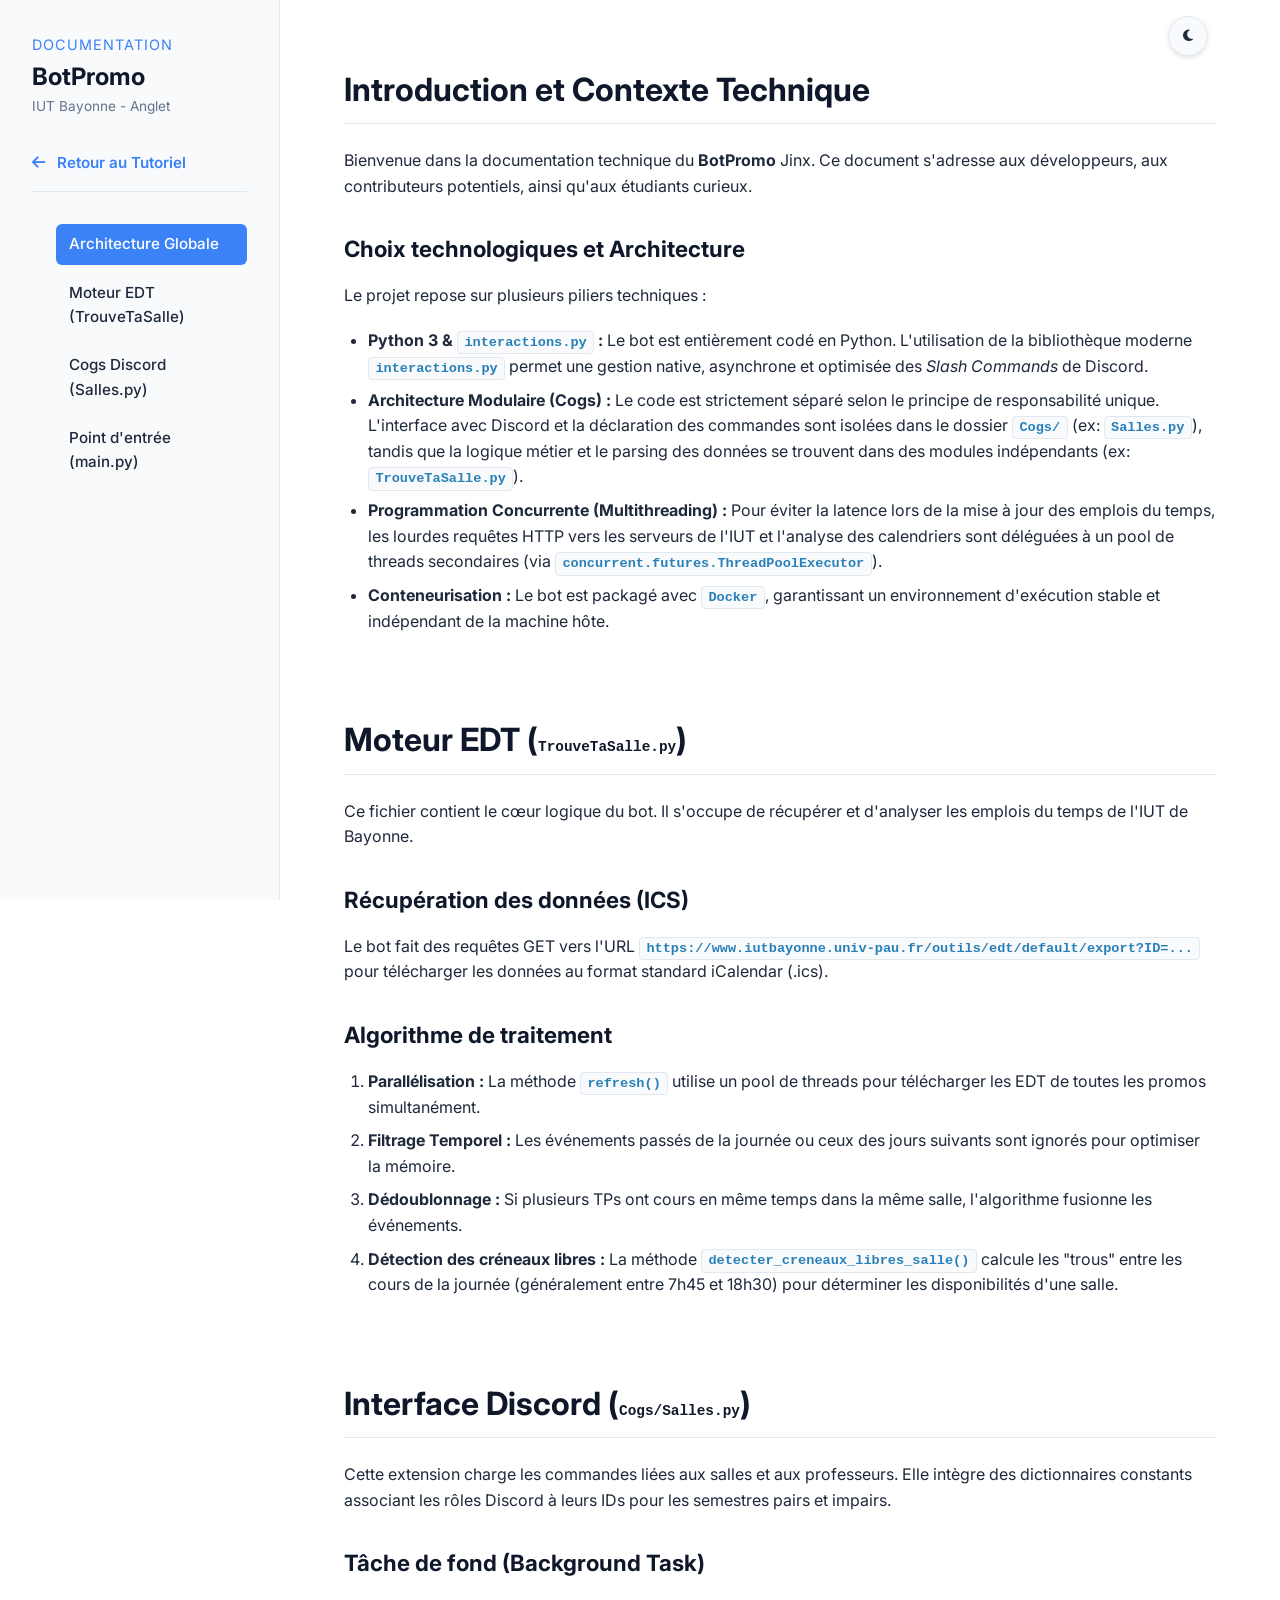
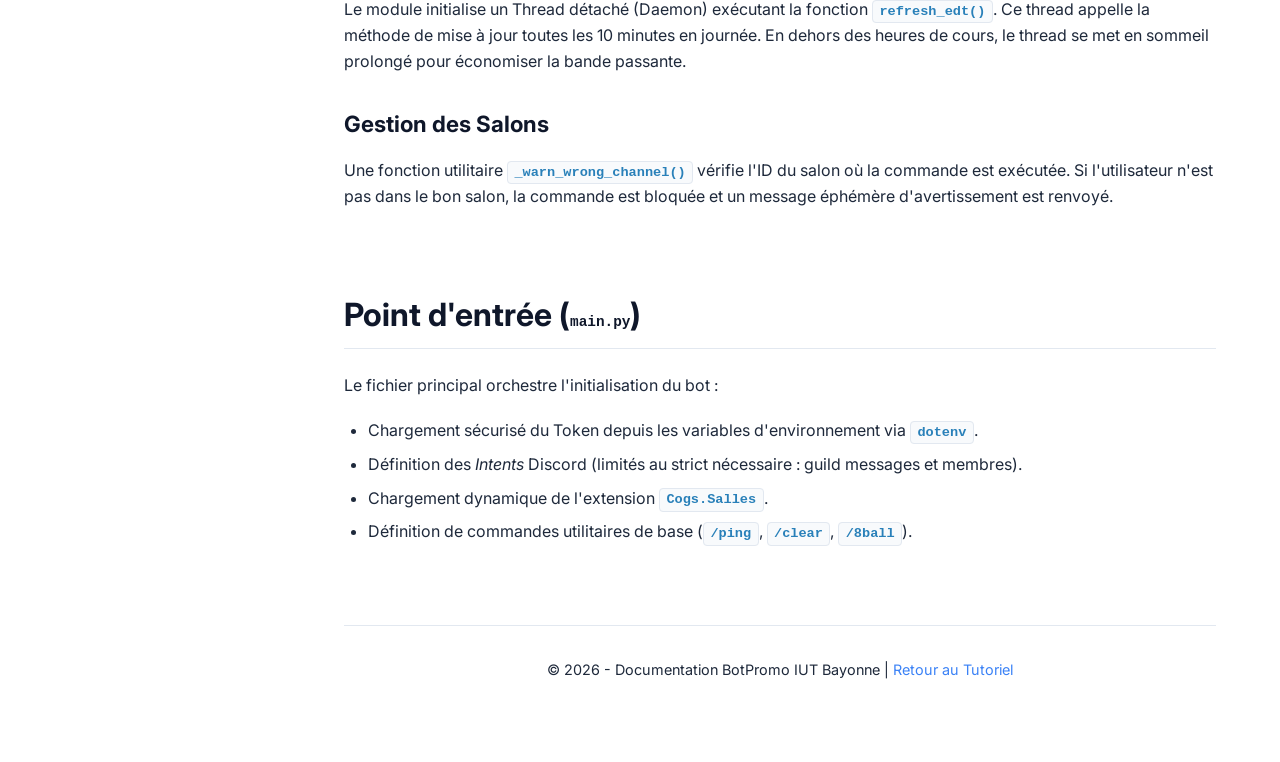
==== docs/technique.html @ 8bfd2e9d "ajout doc technique" ====
<!DOCTYPE html>
<html lang="fr">
<head>
    <meta charset="UTF-8">
    <meta name="viewport" content="width=device-width, initial-scale=1.0">
    <title>Documentation Technique - BotPromo</title>
    <meta name="description" content="Documentation technique de l'architecture du BotPromo.">
    <link rel="stylesheet" href="https://cdnjs.cloudflare.com/ajax/libs/font-awesome/6.4.0/css/all.min.css">
    <link href="https://fonts.googleapis.com/css2?family=Inter:wght@300;400;600;700&display=swap" rel="stylesheet">
    <link rel="stylesheet" href="style.css">
</head>
<body>

    <button class="theme-toggle" id="themeToggle" title="Changer de thème">
        <i class="fas fa-moon"></i>
    </button>

    <button class="menu-toggle" id="menuToggle">
        <i class="fas fa-bars"></i>
    </button>

    <nav class="sidebar" id="sidebar">
        <div class="sidebar-header">
            <span>Documentation</span>
            <h1>BotPromo</h1>
            <p style="font-size: 0.85rem; color: var(--text-light);">IUT Bayonne - Anglet</p>
        </div>
        
        <div style="margin-bottom: 2rem; padding-bottom: 1rem; border-bottom: 1px solid var(--border-color);">
            <a href="index.html" style="font-weight: 600; font-size: 0.95rem;">
                <i class="fas fa-arrow-left" style="margin-right: 8px;"></i> Retour au Tutoriel
            </a>
        </div>

        <ul class="nav-links">
            <li><a href="#architecture" class="active">Architecture Globale</a></li>
            <li><a href="#moteur-edt">Moteur EDT (TrouveTaSalle)</a></li>
            <li><a href="#cogs-salles">Cogs Discord (Salles.py)</a></li>
            <li><a href="#main-script">Point d'entrée (main.py)</a></li>
        </ul>
    </nav>

    <main class="main-content">

        <section id="architecture">
            <h2>Introduction et Contexte Technique</h2>
            
            <p>Bienvenue dans la documentation technique du <strong>BotPromo</strong> Jinx. Ce document s'adresse aux développeurs, aux contributeurs potentiels, ainsi qu'aux étudiants curieux.</p>

            <h3>Choix technologiques et Architecture</h3>
            <p>Le projet repose sur plusieurs piliers techniques :</p>
            <ul>
                <li><strong>Python 3 & <code>interactions.py</code> :</strong> Le bot est entièrement codé en Python. L'utilisation de la bibliothèque moderne <code>interactions.py</code> permet une gestion native, asynchrone et optimisée des <em>Slash Commands</em> de Discord.</li>
                <li><strong>Architecture Modulaire (Cogs) :</strong> Le code est strictement séparé selon le principe de responsabilité unique. L'interface avec Discord et la déclaration des commandes sont isolées dans le dossier <code>Cogs/</code> (ex: <code>Salles.py</code>), tandis que la logique métier et le parsing des données se trouvent dans des modules indépendants (ex: <code>TrouveTaSalle.py</code>).</li>
                <li><strong>Programmation Concurrente (Multithreading) :</strong> Pour éviter la latence lors de la mise à jour des emplois du temps, les lourdes requêtes HTTP vers les serveurs de l'IUT et l'analyse des calendriers sont déléguées à un pool de threads secondaires (via <code>concurrent.futures.ThreadPoolExecutor</code>).</li>
                <li><strong>Conteneurisation :</strong> Le bot est packagé avec <code>Docker</code>, garantissant un environnement d'exécution stable et indépendant de la machine hôte.</li>
            </ul>
        </section>

        <section id="moteur-edt">
            <h2>Moteur EDT (<code>TrouveTaSalle.py</code>)</h2>
            <p>Ce fichier contient le cœur logique du bot. Il s'occupe de récupérer et d'analyser les emplois du temps de l'IUT de Bayonne.</p>
            
            <h3>Récupération des données (ICS)</h3>
            <p>Le bot fait des requêtes GET vers l'URL <code>https://www.iutbayonne.univ-pau.fr/outils/edt/default/export?ID=...</code> pour télécharger les données au format standard iCalendar (.ics).</p>
            
            <h3>Algorithme de traitement</h3>
            <ol>
                <li><strong>Parallélisation :</strong> La méthode <code>refresh()</code> utilise un pool de threads pour télécharger les EDT de toutes les promos simultanément.</li>
                <li><strong>Filtrage Temporel :</strong> Les événements passés de la journée ou ceux des jours suivants sont ignorés pour optimiser la mémoire.</li>
                <li><strong>Dédoublonnage :</strong> Si plusieurs TPs ont cours en même temps dans la même salle, l'algorithme fusionne les événements.</li>
                <li><strong>Détection des créneaux libres :</strong> La méthode <code>detecter_creneaux_libres_salle()</code> calcule les "trous" entre les cours de la journée (généralement entre 7h45 et 18h30) pour déterminer les disponibilités d'une salle.</li>
            </ol>
        </section>

        <section id="cogs-salles">
            <h2>Interface Discord (<code>Cogs/Salles.py</code>)</h2>
            <p>Cette extension charge les commandes liées aux salles et aux professeurs. Elle intègre des dictionnaires constants associant les rôles Discord à leurs IDs pour les semestres pairs et impairs.</p>
            
            <h3>Tâche de fond (Background Task)</h3>
            <p>Le module initialise un Thread détaché (Daemon) exécutant la fonction <code>refresh_edt()</code>. Ce thread appelle la méthode de mise à jour toutes les 10 minutes en journée. En dehors des heures de cours, le thread se met en sommeil prolongé pour économiser la bande passante.</p>

            <h3>Gestion des Salons</h3>
            <p>Une fonction utilitaire <code>_warn_wrong_channel()</code> vérifie l'ID du salon où la commande est exécutée. Si l'utilisateur n'est pas dans le bon salon, la commande est bloquée et un message éphémère d'avertissement est renvoyé.</p>
        </section>

        <section id="main-script">
            <h2>Point d'entrée (<code>main.py</code>)</h2>
            <p>Le fichier principal orchestre l'initialisation du bot :</p>
            <ul>
                <li>Chargement sécurisé du Token depuis les variables d'environnement via <code>dotenv</code>.</li>
                <li>Définition des <em>Intents</em> Discord (limités au strict nécessaire : guild messages et membres).</li>
                <li>Chargement dynamique de l'extension <code>Cogs.Salles</code>.</li>
                <li>Définition de commandes utilitaires de base (<code>/ping</code>, <code>/clear</code>, <code>/8ball</code>).</li>
            </ul>
        </section>

        <footer>
            <p>&copy; 2026 - Documentation BotPromo IUT Bayonne | <a href="index.html">Retour au Tutoriel</a></p>
        </footer>

    </main>

    <script src="script.js"></script>
</body>
</html>
---- docs/style.css ----
:root {
    --primary-color: #3b82f6;
    --primary-dark: #2563eb;
    --sidebar-bg: #f8fafc;
    --content-bg: #ffffff;
    --text-color: #1e293b;
    --text-light: #64748b;
    --heading-color: #0f172a;
    --code-bg: #1e293b;
    --code-text: #e2e8f0;
    --border-color: #e2e8f0;
    --accent-color: #2980b9;
}

[data-theme="dark"] {
    --primary-color: #60a5fa;
    --primary-dark: #3b82f6;
    --sidebar-bg: #0f172a;
    --content-bg: #1e293b;
    --text-color: #e2e8f0;
    --text-light: #94a3b8;
    --heading-color: #f8fafc;
    --code-bg: #020617;
    --code-text: #f8fafc;
    --border-color: #334155;
}

* {
    box-sizing: border-box;
    margin: 0;
    padding: 0;
}

html {
    scroll-behavior: smooth;
}

body {
    font-family: 'Inter', sans-serif;
    color: var(--text-color);
    background-color: var(--content-bg);
    line-height: 1.6;
    display: flex;
    min-height: 100vh;
    transition: background-color 0.3s, color 0.3s;
}

/* --- Sidebar Navigation --- */
.sidebar {
    width: 280px;
    background-color: var(--sidebar-bg);
    border-right: 1px solid var(--border-color);
    padding: 2rem;
    position: fixed;
    height: 100vh;
    overflow-y: auto;
    top: 0;
    left: 0;
    transition: transform 0.3s ease;
    z-index: 1000;
}

.sidebar-header {
    margin-bottom: 2rem;
}

.sidebar-header h1 {
    font-size: 1.5rem;
    color: var(--heading-color);
    font-weight: 700;
}

.sidebar-header span {
    color: var(--primary-color);
    font-size: 0.9rem;
    text-transform: uppercase;
    letter-spacing: 1px;
}

.nav-links, .nav-sub-links {
    list-style: none;
}

.nav-links li {
    margin-bottom: 0.5rem;
}

.nav-links a {
    text-decoration: none;
    color: var(--text-color);
    display: block;
    padding: 0.5rem 0.8rem;
    border-radius: 6px;
    transition: all 0.2s;
    font-size: 0.95rem;
    font-weight: 500;
}

.nav-links a:hover, .nav-links a.active {
    background-color: var(--primary-color);
    color: white;
}

/* Sub-links in sidebar */
.nav-sub-links {
    padding-left: 1.5rem;
    margin-top: 0.5rem;
    border-left: 2px solid var(--border-color);
}

.nav-sub-links a {
    font-size: 0.85rem;
    padding: 0.3rem 0.8rem;
    color: var(--text-light);
}

.nav-sub-links a:hover, .nav-sub-links a.active {
    background-color: rgba(59, 130, 246, 0.1);
    color: var(--primary-color);
}

/* --- Main Content --- */
.main-content {
    flex: 1;
    margin-left: 280px;
    padding: 4rem;
    max-width: 1000px;
}

section {
    margin-bottom: 5rem;
    scroll-margin-top: 2rem;
}

h2 {
    font-size: 2rem;
    color: var(--heading-color);
    margin-bottom: 1.5rem;
    padding-bottom: 0.5rem;
    border-bottom: 1px solid var(--border-color);
}

h3 {
    font-size: 1.4rem;
    color: var(--heading-color);
    margin-top: 2rem;
    margin-bottom: 1rem;
}

p, ul, ol {
    margin-bottom: 1.2rem;
    color: var(--text-color);
}

ul, ol {
    padding-left: 1.5rem;
}

li {
    margin-bottom: 0.5rem;
}

a {
    color: var(--primary-color);
    text-decoration: none;
}
a:hover {
    text-decoration: underline;
}

/* --- Code Blocks --- */
pre {
    background-color: var(--code-bg);
    color: var(--code-text);
    padding: 1.5rem;
    border-radius: 8px;
    overflow-x: auto;
    margin-bottom: 1.5rem;
    position: relative;
    border: 1px solid var(--border-color);
}

code {
    font-family: 'Consolas', 'Monaco', monospace;
    font-size: 0.9rem;
}

/* Inline code styling */
p code, li code, .util-card code {
    background-color: var(--sidebar-bg);
    padding: 0.2rem 0.4rem;
    border-radius: 4px;
    border: 1px solid var(--border-color);
    color: var(--accent-color);
    font-weight: 600;
    font-size: 0.85rem;
}

.copy-btn {
    position: absolute;
    top: 0.8rem;
    right: 0.8rem;
    background: rgba(255,255,255,0.1);
    border: none;
    color: var(--code-text);
    padding: 0.4rem 0.8rem;
    border-radius: 4px;
    cursor: pointer;
    font-size: 0.8rem;
    transition: background 0.2s;
}

.copy-btn:hover {
    background: rgba(255,255,255,0.2);
}

/* --- Alerts/Notes --- */
.alert {
    padding: 1.2rem;
    border-radius: 8px;
    margin-bottom: 2rem;
    border-left: 4px solid;
    display: flex;
    align-items: flex-start;
    gap: 1rem;
}

.alert i {
    font-size: 1.2rem;
    margin-top: 0.2rem;
}

.alert-warning {
    background-color: #fff7ed;
    border-color: #f97316;
    color: #9a3412;
}

.alert-info {
    background-color: #eff6ff;
    border-color: #3b82f6;
    color: #1e40af;
}

[data-theme="dark"] .alert-warning {
    background-color: rgba(154, 52, 18, 0.1);
    color: #fdba74;
}

[data-theme="dark"] .alert-info {
    background-color: rgba(30, 64, 175, 0.1);
    color: #93c5fd;
}

/* --- Styles pour les Commandes --- */
.command-detail {
    padding-bottom: 3rem;
    margin-bottom: 3rem;
    border-bottom: 1px dashed var(--border-color);
}

.command-detail:last-child {
    border-bottom: none;
}

h3 .cmd-name {
    background-color: var(--primary-color);
    color: white;
    padding: 0.3rem 0.8rem;
    border-radius: 6px;
    font-family: 'Consolas', monospace;
    font-size: 1.1rem;
    display: inline-block;
}

.screenshot-figure {
    margin: 2rem 0;
    border: 1px solid var(--border-color);
    border-radius: 10px;
    overflow: hidden;
    box-shadow: 0 10px 15px -3px rgba(0, 0, 0, 0.1),
                0 4px 6px -2px rgba(0, 0, 0, 0.05);
    background: var(--sidebar-bg);
}

.screenshot-figure img {
    width: 100%;
    height: auto;
    display: block;
    min-height: 200px;
    background-color: #ddd;
    object-fit: cover;
}

[data-theme="dark"] .screenshot-figure img {
    background-color: #334155;
}

.screenshot-figure figcaption {
    padding: 1rem;
    font-size: 0.9rem;
    color: var(--text-light);
    text-align: center;
    border-top: 1px solid var(--border-color);
    font-style: italic;
}

.util-card {
    background: var(--sidebar-bg);
    padding: 1rem;
    border-radius: 8px;
    border: 1px solid var(--border-color);
}
.util-card code {
    color: var(--primary-color);
    font-size: 1rem;
}
.util-card p {
    font-size: 0.9rem;
    margin-top: 0.5rem;
    margin-bottom: 0;
}

/* --- Toggles (Mobile & Theme) --- */
.menu-toggle {
    display: none;
    position: fixed;
    top: 1rem;
    right: 1rem;
    z-index: 1002;
    background: var(--primary-color);
    color: white;
    border: none;
    padding: 0.6rem;
    border-radius: 6px;
    cursor: pointer;
    box-shadow: 0 2px 5px rgba(0,0,0,0.2);
}

.theme-toggle {
    position: fixed;
    top: 1rem;
    right: 4.5rem;
    z-index: 1002;
    background: var(--sidebar-bg);
    border: 1px solid var(--border-color);
    color: var(--text-color);
    padding: 0.5rem;
    border-radius: 50%;
    cursor: pointer;
    width: 40px;
    height: 40px;
    display: flex;
    align-items: center;
    justify-content: center;
    box-shadow: 0 2px 5px rgba(0,0,0,0.1);
    transition: all 0.2s;
}
.theme-toggle:hover {
    background: var(--border-color);
}

/* --- Lang switch Dropdown --- */
.lang-dropdown {
    position: fixed;
    top: 1rem;
    right: 8.5rem;
    z-index: 1003;
}

.lang-drop-btn {
    background: var(--sidebar-bg);
    border: 1px solid var(--border-color);
    border-radius: 12px;
    padding: 0.5rem 1rem;
    color: var(--text-color);
    font-weight: 600;
    cursor: pointer;
    display: flex;
    align-items: center;
    gap: 0.6rem;
    box-shadow: 0 2px 8px rgba(0,0,0,0.08);
    transition: all 0.2s ease;
    min-width: 85px;
}

.lang-drop-btn:hover {
    border-color: var(--primary-color);
    background: var(--content-bg);
}

.lang-drop-btn i {
    font-size: 0.75rem;
    transition: transform 0.3s;
    color: var(--text-light);
}

.lang-dropdown.active .lang-drop-btn i {
    transform: rotate(180deg);
}

.lang-options {
    position: absolute;
    top: calc(100% + 8px);
    right: 0;
    background: var(--sidebar-bg);
    border: 1px solid var(--border-color);
    border-radius: 12px;
    padding: 0.5rem;
    min-width: 150px;
    box-shadow: 0 10px 25px -5px rgba(0, 0, 0, 0.1), 0 8px 10px -6px rgba(0, 0, 0, 0.05);
    display: none;
    flex-direction: column;
    gap: 2px;
    animation: slideIn 0.2s ease-out;
}

@keyframes slideIn {
    from { opacity: 0; transform: translateY(-10px); }
    to { opacity: 1; transform: translateY(0); }
}

.lang-dropdown.active .lang-options {
    display: flex;
}

.lang-option {
    border: none;
    background: transparent;
    padding: 0.6rem 1rem;
    text-align: left;
    color: var(--text-color);
    border-radius: 8px;
    cursor: pointer;
    display: flex;
    align-items: center;
    gap: 0.8rem;
    font-size: 0.9rem;
    font-weight: 500;
    transition: background 0.15s;
}

.lang-option:hover {
    background: rgba(59, 130, 246, 0.1);
    color: var(--primary-color);
}

.lang-option.active {
    background: var(--primary-color);
    color: white;
}

.lang-option .flag {
    font-size: 1.1rem;
}

footer {
    margin-top: 5rem;
    padding-top: 2rem;
    border-top: 1px solid var(--border-color);
    text-align: center;
    color: var(--text-light);
    font-size: 0.9rem;
}

/* --- Responsive Design --- */
@media (max-width: 900px) {
    .sidebar {
        transform: translateX(-100%);
        box-shadow: 5px 0 15px rgba(0,0,0,0.1);
    }
    .sidebar.active {
        transform: translateX(0);
    }
    .main-content {
        margin-left: 0;
        padding: 2rem;
        padding-top: 6rem;
    }
    .menu-toggle {
        display: block;
    }
    .theme-toggle {
        right: 4rem;
        top: 1rem;
    }
    .lang-toggle{
        right: 7.8rem;
    }
}
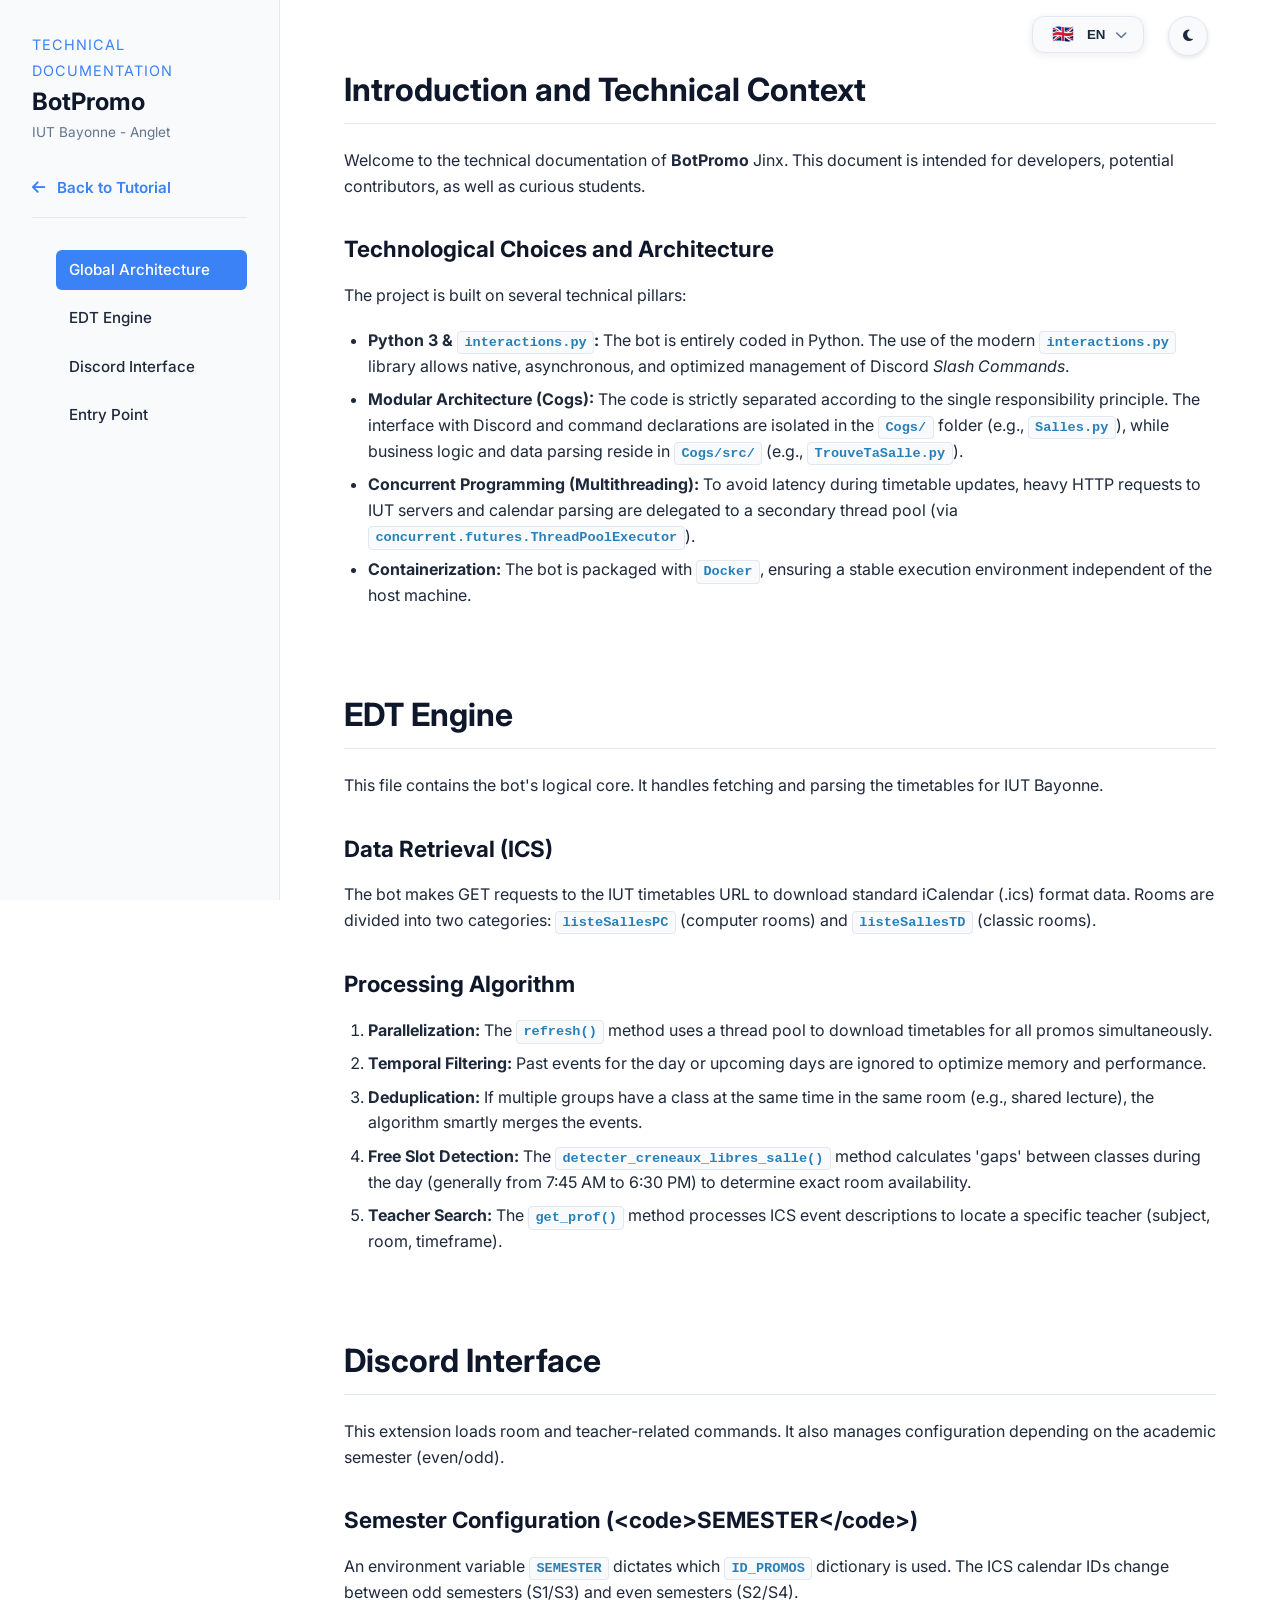
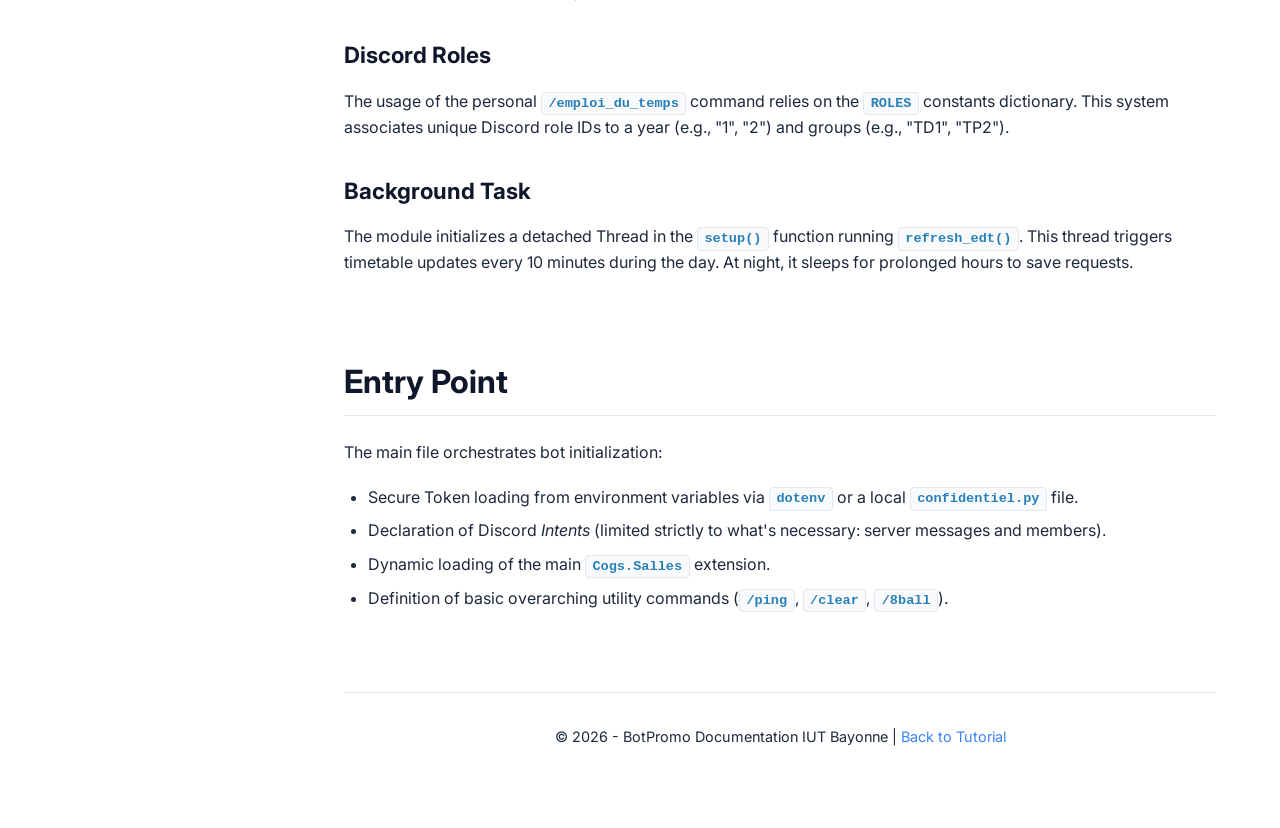
==== commit 113d040b: "Mise a jour avec toutes les langues de la doc technique" ====
--- a/docs/technique.html
+++ b/docs/technique.html
@@ -3,104 +3,135 @@
 <head>
     <meta charset="UTF-8">
     <meta name="viewport" content="width=device-width, initial-scale=1.0">
-    <title>Documentation Technique - BotPromo</title>
-    <meta name="description" content="Documentation technique de l'architecture du BotPromo.">
+    <title data-i18n="tech.head.title">Documentation Technique - BotPromo</title>
+    <meta id="metaDescription" name="description" content="Documentation technique de l'architecture du BotPromo.">
     <link rel="stylesheet" href="https://cdnjs.cloudflare.com/ajax/libs/font-awesome/6.4.0/css/all.min.css">
     <link href="https://fonts.googleapis.com/css2?family=Inter:wght@300;400;600;700&display=swap" rel="stylesheet">
     <link rel="stylesheet" href="style.css">
 </head>
 <body>
 
-    <button class="theme-toggle" id="themeToggle" title="Changer de thème">
+    <button class="theme-toggle" id="themeToggle" title="Changer de thème" data-i18n-title="ui.themeToggleTitle">
         <i class="fas fa-moon"></i>
     </button>
 
-    <button class="menu-toggle" id="menuToggle">
+    <!-- Switch langues Dropdown -->
+    <div class="lang-dropdown" id="langDropdown">
+        <button class="lang-drop-btn" id="langDropBtn" aria-label="Choisir la langue">
+            <span id="currentLangIcon" class="flag-icon">🇫🇷</span>
+            <span id="currentLangText">FR</span>
+            <i class="fas fa-chevron-down"></i>
+        </button>
+        <div class="lang-options" id="langOptions">
+            <button class="lang-option" data-lang="fr">
+                <span class="flag">🇫🇷</span> Français
+            </button>
+            <button class="lang-option" data-lang="en">
+                <span class="flag">🇬🇧</span> English
+            </button>
+            <button class="lang-option" data-lang="es">
+                <span class="flag">🇪🇸</span> Español
+            </button>
+            <button class="lang-option" data-lang="eu">
+                <span class="flag"><img src="images/drapeauBasque.svg" alt="Basque" class="svg-flag"></span> Euskara
+            </button>
+        </div>
+    </div>
+
+    <button class="menu-toggle" id="menuToggle" aria-label="Menu">
         <i class="fas fa-bars"></i>
     </button>
 
     <nav class="sidebar" id="sidebar">
         <div class="sidebar-header">
-            <span>Documentation</span>
+            <span data-i18n="tech.sidebar.doc">Documentation Technique</span>
             <h1>BotPromo</h1>
-            <p style="font-size: 0.85rem; color: var(--text-light);">IUT Bayonne - Anglet</p>
+            <p data-i18n="sidebar.campus" style="font-size: 0.85rem; color: var(--text-light);">IUT Bayonne - Anglet</p>
         </div>
         
         <div style="margin-bottom: 2rem; padding-bottom: 1rem; border-bottom: 1px solid var(--border-color);">
             <a href="index.html" style="font-weight: 600; font-size: 0.95rem;">
-                <i class="fas fa-arrow-left" style="margin-right: 8px;"></i> Retour au Tutoriel
+                <i class="fas fa-arrow-left" style="margin-right: 8px;"></i> <span data-i18n="tech.nav.retour">Retour au Tutoriel</span>
             </a>
         </div>
 
         <ul class="nav-links">
-            <li><a href="#architecture" class="active">Architecture Globale</a></li>
-            <li><a href="#moteur-edt">Moteur EDT (TrouveTaSalle)</a></li>
-            <li><a href="#cogs-salles">Cogs Discord (Salles.py)</a></li>
-            <li><a href="#main-script">Point d'entrée (main.py)</a></li>
+            <li><a href="#architecture" class="active" data-i18n="tech.nav.architecture">Architecture Globale</a></li>
+            <li><a href="#moteur-edt" data-i18n="tech.nav.moteur">Moteur EDT</a></li>
+            <li><a href="#cogs-salles" data-i18n="tech.nav.interface">Interface Discord</a></li>
+            <li><a href="#main-script" data-i18n="tech.nav.main">Point d'entrée</a></li>
         </ul>
     </nav>
 
     <main class="main-content">
 
         <section id="architecture">
-            <h2>Introduction et Contexte Technique</h2>
+            <h2 data-i18n="tech.architecture.titre">Introduction et Contexte Technique</h2>
             
-            <p>Bienvenue dans la documentation technique du <strong>BotPromo</strong> Jinx. Ce document s'adresse aux développeurs, aux contributeurs potentiels, ainsi qu'aux étudiants curieux.</p>
+            <p data-i18n-html="true" data-i18n="tech.architecture.desc">Bienvenue dans la documentation technique du <strong>BotPromo</strong> Jinx. Ce document s'adresse aux développeurs, aux contributeurs potentiels, ainsi qu'aux étudiants curieux.</p>
 
-            <h3>Choix technologiques et Architecture</h3>
-            <p>Le projet repose sur plusieurs piliers techniques :</p>
+            <h3 data-i18n="tech.architecture.choixTitre">Choix technologiques et Architecture</h3>
+            <p data-i18n="tech.architecture.choixDesc">Le projet repose sur plusieurs piliers techniques :</p>
             <ul>
-                <li><strong>Python 3 & <code>interactions.py</code> :</strong> Le bot est entièrement codé en Python. L'utilisation de la bibliothèque moderne <code>interactions.py</code> permet une gestion native, asynchrone et optimisée des <em>Slash Commands</em> de Discord.</li>
-                <li><strong>Architecture Modulaire (Cogs) :</strong> Le code est strictement séparé selon le principe de responsabilité unique. L'interface avec Discord et la déclaration des commandes sont isolées dans le dossier <code>Cogs/</code> (ex: <code>Salles.py</code>), tandis que la logique métier et le parsing des données se trouvent dans des modules indépendants (ex: <code>TrouveTaSalle.py</code>).</li>
-                <li><strong>Programmation Concurrente (Multithreading) :</strong> Pour éviter la latence lors de la mise à jour des emplois du temps, les lourdes requêtes HTTP vers les serveurs de l'IUT et l'analyse des calendriers sont déléguées à un pool de threads secondaires (via <code>concurrent.futures.ThreadPoolExecutor</code>).</li>
-                <li><strong>Conteneurisation :</strong> Le bot est packagé avec <code>Docker</code>, garantissant un environnement d'exécution stable et indépendant de la machine hôte.</li>
+                <li data-i18n-html="true" data-i18n="tech.architecture.liPython"><strong>Python 3 & <code>interactions.py</code> :</strong> Le bot est entièrement codé en Python. L'utilisation de la bibliothèque moderne <code>interactions.py</code> permet une gestion native, asynchrone et optimisée des <em>Slash Commands</em> de Discord.</li>
+                <li data-i18n-html="true" data-i18n="tech.architecture.liModulaire"><strong>Architecture Modulaire (Cogs) :</strong> Le code est strictement séparé selon le principe de responsabilité unique. L'interface avec Discord et la déclaration des commandes sont isolées dans le dossier <code>Cogs/</code> (ex: <code>Salles.py</code>), tandis que la logique métier et le parsing des données se trouvent dans <code>Cogs/src/</code> (ex: <code>TrouveTaSalle.py</code>).</li>
+                <li data-i18n-html="true" data-i18n="tech.architecture.liAsync"><strong>Programmation Concurrente (Multithreading) :</strong> Pour éviter la latence lors de la mise à jour des emplois du temps, les lourdes requêtes HTTP vers les serveurs de l'IUT et l'analyse des calendriers sont déléguées à un pool de threads secondaires (via <code>concurrent.futures.ThreadPoolExecutor</code>).</li>
+                <li data-i18n-html="true" data-i18n="tech.architecture.liDocker"><strong>Conteneurisation :</strong> Le bot est packagé avec <code>Docker</code>, garantissant un environnement d'exécution stable et indépendant de la machine hôte.</li>
             </ul>
         </section>
 
         <section id="moteur-edt">
-            <h2>Moteur EDT (<code>TrouveTaSalle.py</code>)</h2>
-            <p>Ce fichier contient le cœur logique du bot. Il s'occupe de récupérer et d'analyser les emplois du temps de l'IUT de Bayonne.</p>
+            <h2 data-i18n="tech.moteur.titre">Moteur EDT</h2>
+            <p data-i18n="tech.moteur.desc">Ce fichier contient le cœur logique du bot. Il s'occupe de récupérer et d'analyser les emplois du temps de l'IUT de Bayonne.</p>
             
-            <h3>Récupération des données (ICS)</h3>
-            <p>Le bot fait des requêtes GET vers l'URL <code>https://www.iutbayonne.univ-pau.fr/outils/edt/default/export?ID=...</code> pour télécharger les données au format standard iCalendar (.ics).</p>
+            <h3 data-i18n="tech.moteur.recupTitre">Récupération des données (ICS)</h3>
+            <p data-i18n-html="true" data-i18n="tech.moteur.recupDesc">Le bot fait des requêtes GET vers l'URL des emplois du temps de l'IUT pour télécharger les données au format standard iCalendar (.ics). Les salles sont divisées en deux catégories : <code>listeSallesPC</code> (salles avec ordinateurs) et <code>listeSallesTD</code> (salles classiques).</p>
             
-            <h3>Algorithme de traitement</h3>
+            <h3 data-i18n="tech.moteur.algoTitre">Algorithme de traitement</h3>
             <ol>
-                <li><strong>Parallélisation :</strong> La méthode <code>refresh()</code> utilise un pool de threads pour télécharger les EDT de toutes les promos simultanément.</li>
-                <li><strong>Filtrage Temporel :</strong> Les événements passés de la journée ou ceux des jours suivants sont ignorés pour optimiser la mémoire.</li>
-                <li><strong>Dédoublonnage :</strong> Si plusieurs TPs ont cours en même temps dans la même salle, l'algorithme fusionne les événements.</li>
-                <li><strong>Détection des créneaux libres :</strong> La méthode <code>detecter_creneaux_libres_salle()</code> calcule les "trous" entre les cours de la journée (généralement entre 7h45 et 18h30) pour déterminer les disponibilités d'une salle.</li>
+                <li data-i18n-html="true" data-i18n="tech.moteur.algo1"><strong>Parallélisation :</strong> La méthode <code>refresh()</code> utilise un pool de threads pour télécharger les EDT de toutes les promos simultanément.</li>
+                <li data-i18n-html="true" data-i18n="tech.moteur.algo2"><strong>Filtrage Temporel :</strong> Les événements passés de la journée ou ceux des jours suivants sont ignorés pour optimiser la mémoire et les performances.</li>
+                <li data-i18n-html="true" data-i18n="tech.moteur.algo3"><strong>Dédoublonnage :</strong> Si plusieurs groupes ont cours en même temps dans la même salle (ex: CM partagé), l'algorithme fusionne intelligemment les événements.</li>
+                <li data-i18n-html="true" data-i18n="tech.moteur.algo4"><strong>Détection des créneaux libres :</strong> La méthode <code>detecter_creneaux_libres_salle()</code> calcule les "trous" entre les cours de la journée (généralement entre 7h45 et 18h30) pour déterminer les disponibilités exactes d'une salle.</li>
+                <li data-i18n-html="true" data-i18n="tech.moteur.algo5"><strong>Recherche de professeurs :</strong> La méthode <code>get_prof()</code> parcourt les descriptions des événements ICS pour localiser un professeur spécifique (matière, salle, horaire).</li>
             </ol>
         </section>
 
         <section id="cogs-salles">
-            <h2>Interface Discord (<code>Cogs/Salles.py</code>)</h2>
-            <p>Cette extension charge les commandes liées aux salles et aux professeurs. Elle intègre des dictionnaires constants associant les rôles Discord à leurs IDs pour les semestres pairs et impairs.</p>
+            <h2 data-i18n="tech.interface.titre">Interface Discord</h2>
+            <p data-i18n="tech.interface.desc">Cette extension charge les commandes liées aux salles et aux professeurs. Elle gère également la configuration selon le semestre universitaire (pair/impair).</p>
             
-            <h3>Tâche de fond (Background Task)</h3>
-            <p>Le module initialise un Thread détaché (Daemon) exécutant la fonction <code>refresh_edt()</code>. Ce thread appelle la méthode de mise à jour toutes les 10 minutes en journée. En dehors des heures de cours, le thread se met en sommeil prolongé pour économiser la bande passante.</p>
+            <h3 data-i18n="tech.interface.configTitre">Configuration du Semestre (<code>SEMESTER</code>)</h3>
+            <p data-i18n-html="true" data-i18n="tech.interface.configDesc">Une variable d'environnement <code>SEMESTER</code> dicte le dictionnaire <code>ID_PROMOS</code> qui est utilisé. Les identifiants (ID) des calendriers ICS changent entre les semestres impairs (S1/S3) et les semestres pairs (S2/S4).</p>
 
-            <h3>Gestion des Salons</h3>
-            <p>Une fonction utilitaire <code>_warn_wrong_channel()</code> vérifie l'ID du salon où la commande est exécutée. Si l'utilisateur n'est pas dans le bon salon, la commande est bloquée et un message éphémère d'avertissement est renvoyé.</p>
+            <h3 data-i18n="tech.interface.rolesTitre">Rôles Discord</h3>
+            <p data-i18n-html="true" data-i18n="tech.interface.rolesDesc">L'utilisation de la commande personnelle <code>/emploi_du_temps</code> s'appuie sur le dictionnaire des constantes <code>ROLES</code>. Ce système associe les IDs uniques des rôles Discord à une année (Ex: "1", "2") et à des groupes (Ex: "TD1", "TP2").</p>
+
+            <h3 data-i18n="tech.interface.taskTitre">Tâche de fond (Background Task)</h3>
+            <p data-i18n-html="true" data-i18n="tech.interface.taskDesc">Le module initialise un Thread détaché dans la fonction <code>setup()</code> exécutant <code>refresh_edt()</code>. Ce thread appelle la mise à jour des emplois du temps toutes les 10 minutes en journée. La nuit, le thread se met en sommeil prolongé pour économiser les requêtes (plusieurs heures).</p>
         </section>
 
         <section id="main-script">
-            <h2>Point d'entrée (<code>main.py</code>)</h2>
-            <p>Le fichier principal orchestre l'initialisation du bot :</p>
+            <h2 data-i18n="tech.main.titre">Point d'entrée</h2>
+            <p data-i18n="tech.main.desc">Le fichier principal orchestre l'initialisation du bot :</p>
             <ul>
-                <li>Chargement sécurisé du Token depuis les variables d'environnement via <code>dotenv</code>.</li>
-                <li>Définition des <em>Intents</em> Discord (limités au strict nécessaire : guild messages et membres).</li>
-                <li>Chargement dynamique de l'extension <code>Cogs.Salles</code>.</li>
-                <li>Définition de commandes utilitaires de base (<code>/ping</code>, <code>/clear</code>, <code>/8ball</code>).</li>
+                <li data-i18n-html="true" data-i18n="tech.main.liToken">Chargement sécurisé du Token depuis les variables d'environnement via <code>dotenv</code> ou un fichier <code>confidentiel.py</code> local.</li>
+                <li data-i18n-html="true" data-i18n="tech.main.liIntents">Définition des <em>Intents</em> Discord (limités au strict nécessaire : messages du serveur et membres).</li>
+                <li data-i18n-html="true" data-i18n="tech.main.liCogs">Chargement dynamique de l'extension principale <code>Cogs.Salles</code>.</li>
+                <li data-i18n-html="true" data-i18n="tech.main.liCmds">Définition des commandes globales utilitaires de base (<code>/ping</code>, <code>/clear</code>, <code>/8ball</code>).</li>
             </ul>
         </section>
 
         <footer>
-            <p>&copy; 2026 - Documentation BotPromo IUT Bayonne | <a href="index.html">Retour au Tutoriel</a></p>
+            <p><span data-i18n="tech.footer.text">&copy; 2026 - Documentation BotPromo IUT Bayonne</span> | <a href="index.html" data-i18n="tech.nav.retour">Retour au Tutoriel</a></p>
         </footer>
 
     </main>
 
+    <script src="i18n/fr.js"></script>
+    <script src="i18n/en.js"></script>
+    <script src="i18n/es.js"></script>
+    <script src="i18n/eu.js"></script>
     <script src="script.js"></script>
 </body>
 </html>
--- a/docs/style.css
+++ b/docs/style.css
@@ -450,8 +450,20 @@
     color: white;
 }
 
-.lang-option .flag {
+.lang-option .flag, .flag-icon {
     font-size: 1.1rem;
+    display: flex;
+    align-items: center;
+    justify-content: center;
+    width: 1.8rem;
+    height: 1.2rem;
+}
+
+.svg-flag {
+    height: 1.8rem;
+    width: auto;
+    border-radius: 2px;
+    box-shadow: 0 1px 3px rgba(0,0,0,0.1);
 }
 
 footer {
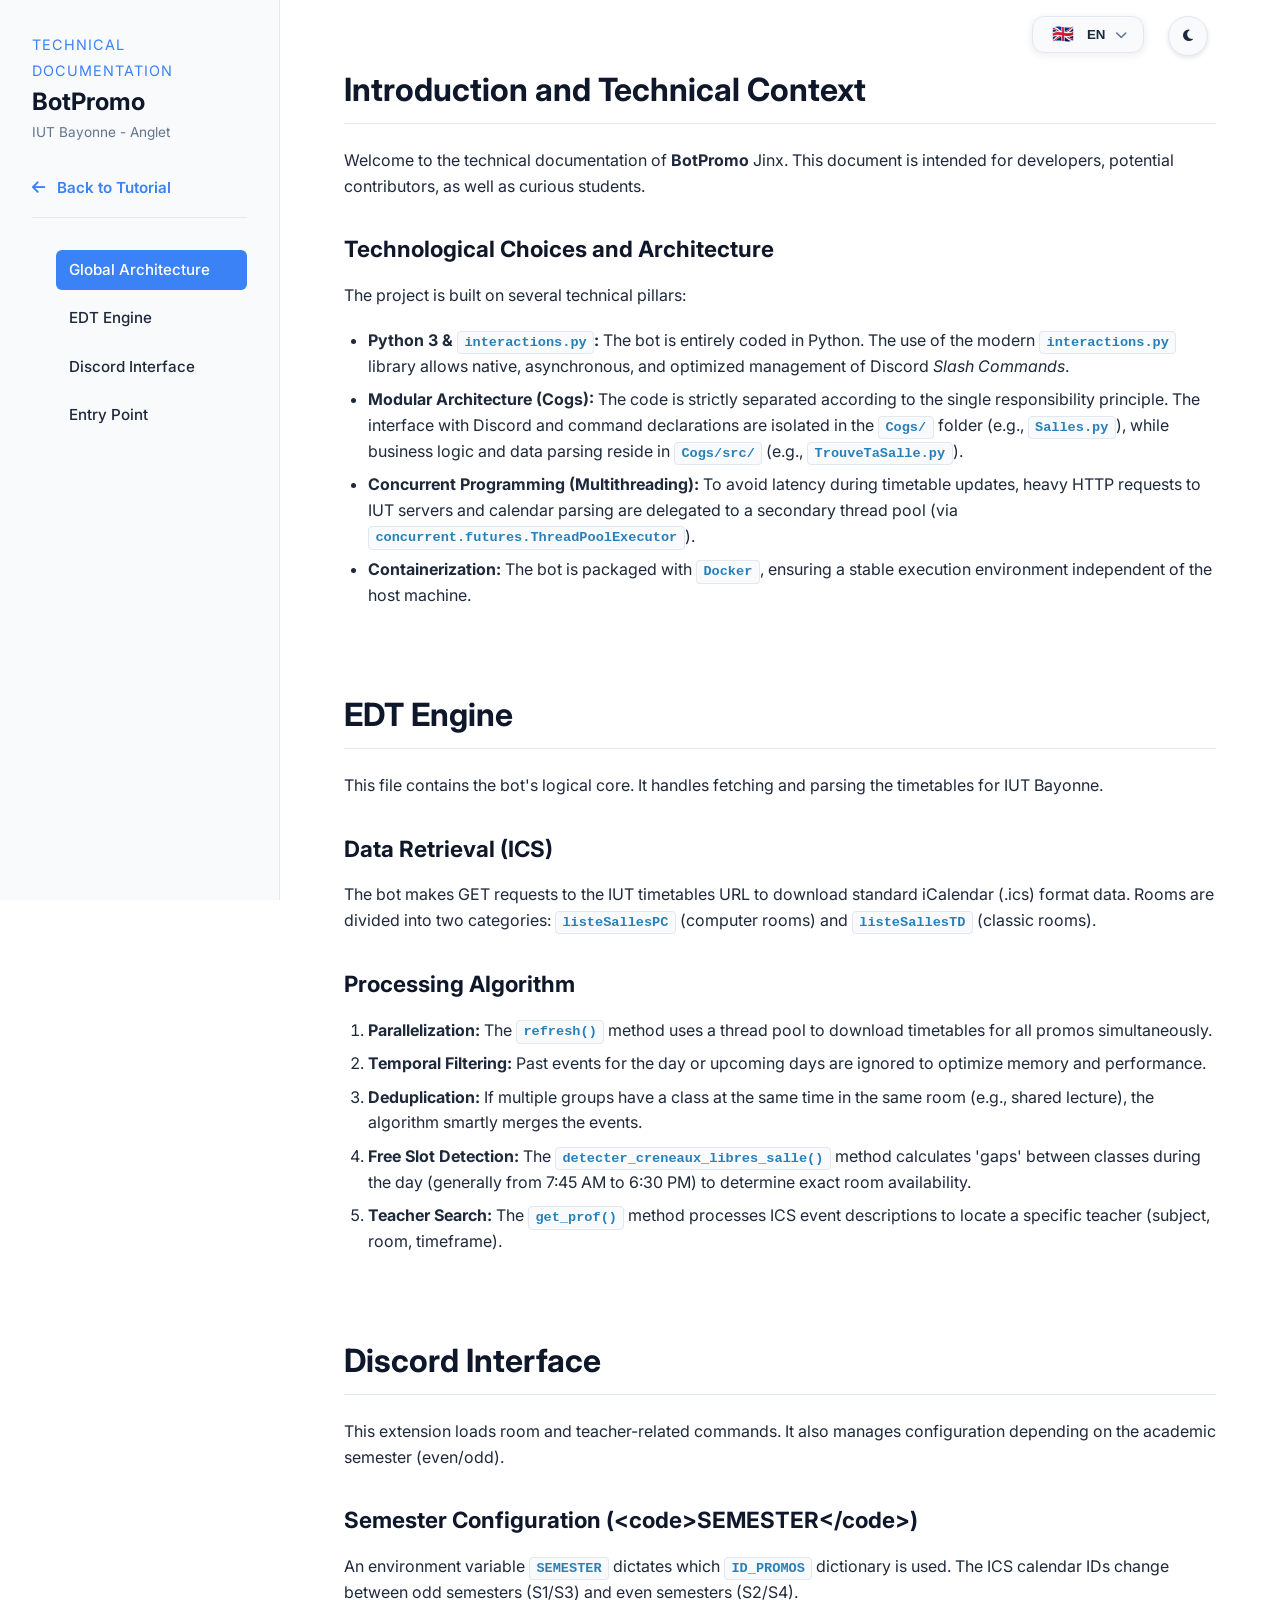
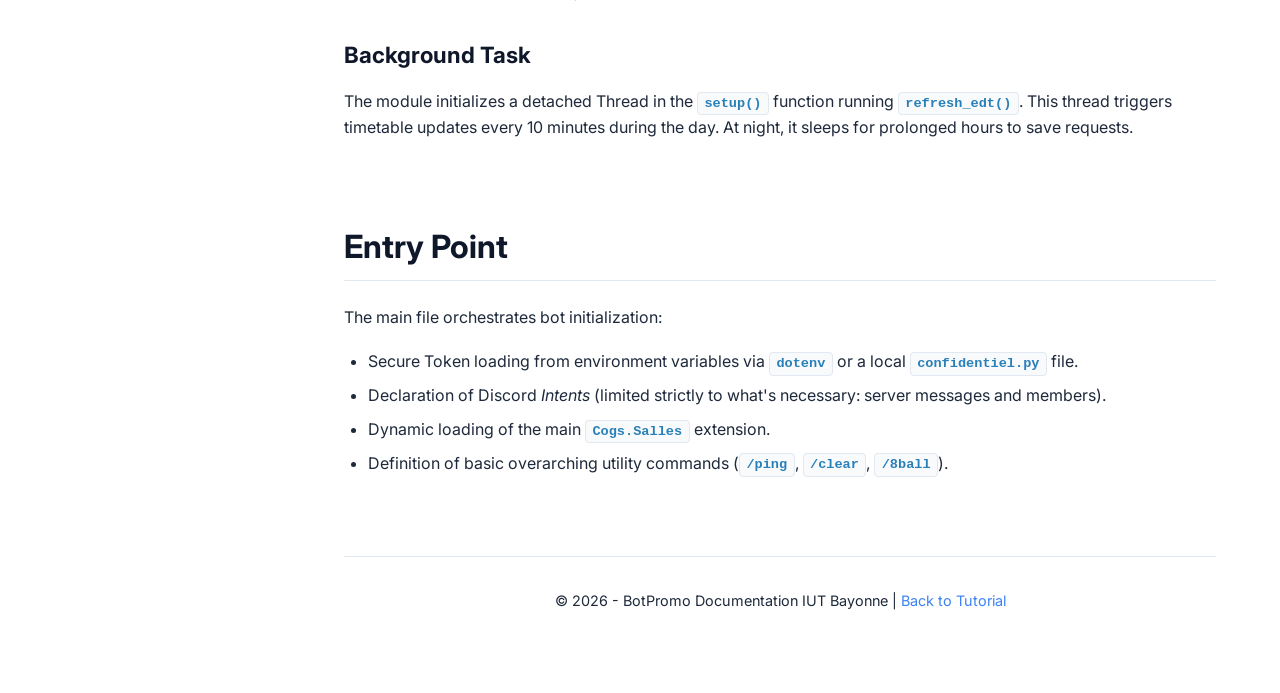
==== commit 961ae1b8: "Retrait de la commande non fonctionelle" ====
--- a/docs/technique.html
+++ b/docs/technique.html
@@ -104,9 +104,6 @@
             <h3 data-i18n="tech.interface.configTitre">Configuration du Semestre (<code>SEMESTER</code>)</h3>
             <p data-i18n-html="true" data-i18n="tech.interface.configDesc">Une variable d'environnement <code>SEMESTER</code> dicte le dictionnaire <code>ID_PROMOS</code> qui est utilisé. Les identifiants (ID) des calendriers ICS changent entre les semestres impairs (S1/S3) et les semestres pairs (S2/S4).</p>
 
-            <h3 data-i18n="tech.interface.rolesTitre">Rôles Discord</h3>
-            <p data-i18n-html="true" data-i18n="tech.interface.rolesDesc">L'utilisation de la commande personnelle <code>/emploi_du_temps</code> s'appuie sur le dictionnaire des constantes <code>ROLES</code>. Ce système associe les IDs uniques des rôles Discord à une année (Ex: "1", "2") et à des groupes (Ex: "TD1", "TP2").</p>
-
             <h3 data-i18n="tech.interface.taskTitre">Tâche de fond (Background Task)</h3>
             <p data-i18n-html="true" data-i18n="tech.interface.taskDesc">Le module initialise un Thread détaché dans la fonction <code>setup()</code> exécutant <code>refresh_edt()</code>. Ce thread appelle la mise à jour des emplois du temps toutes les 10 minutes en journée. La nuit, le thread se met en sommeil prolongé pour économiser les requêtes (plusieurs heures).</p>
         </section>
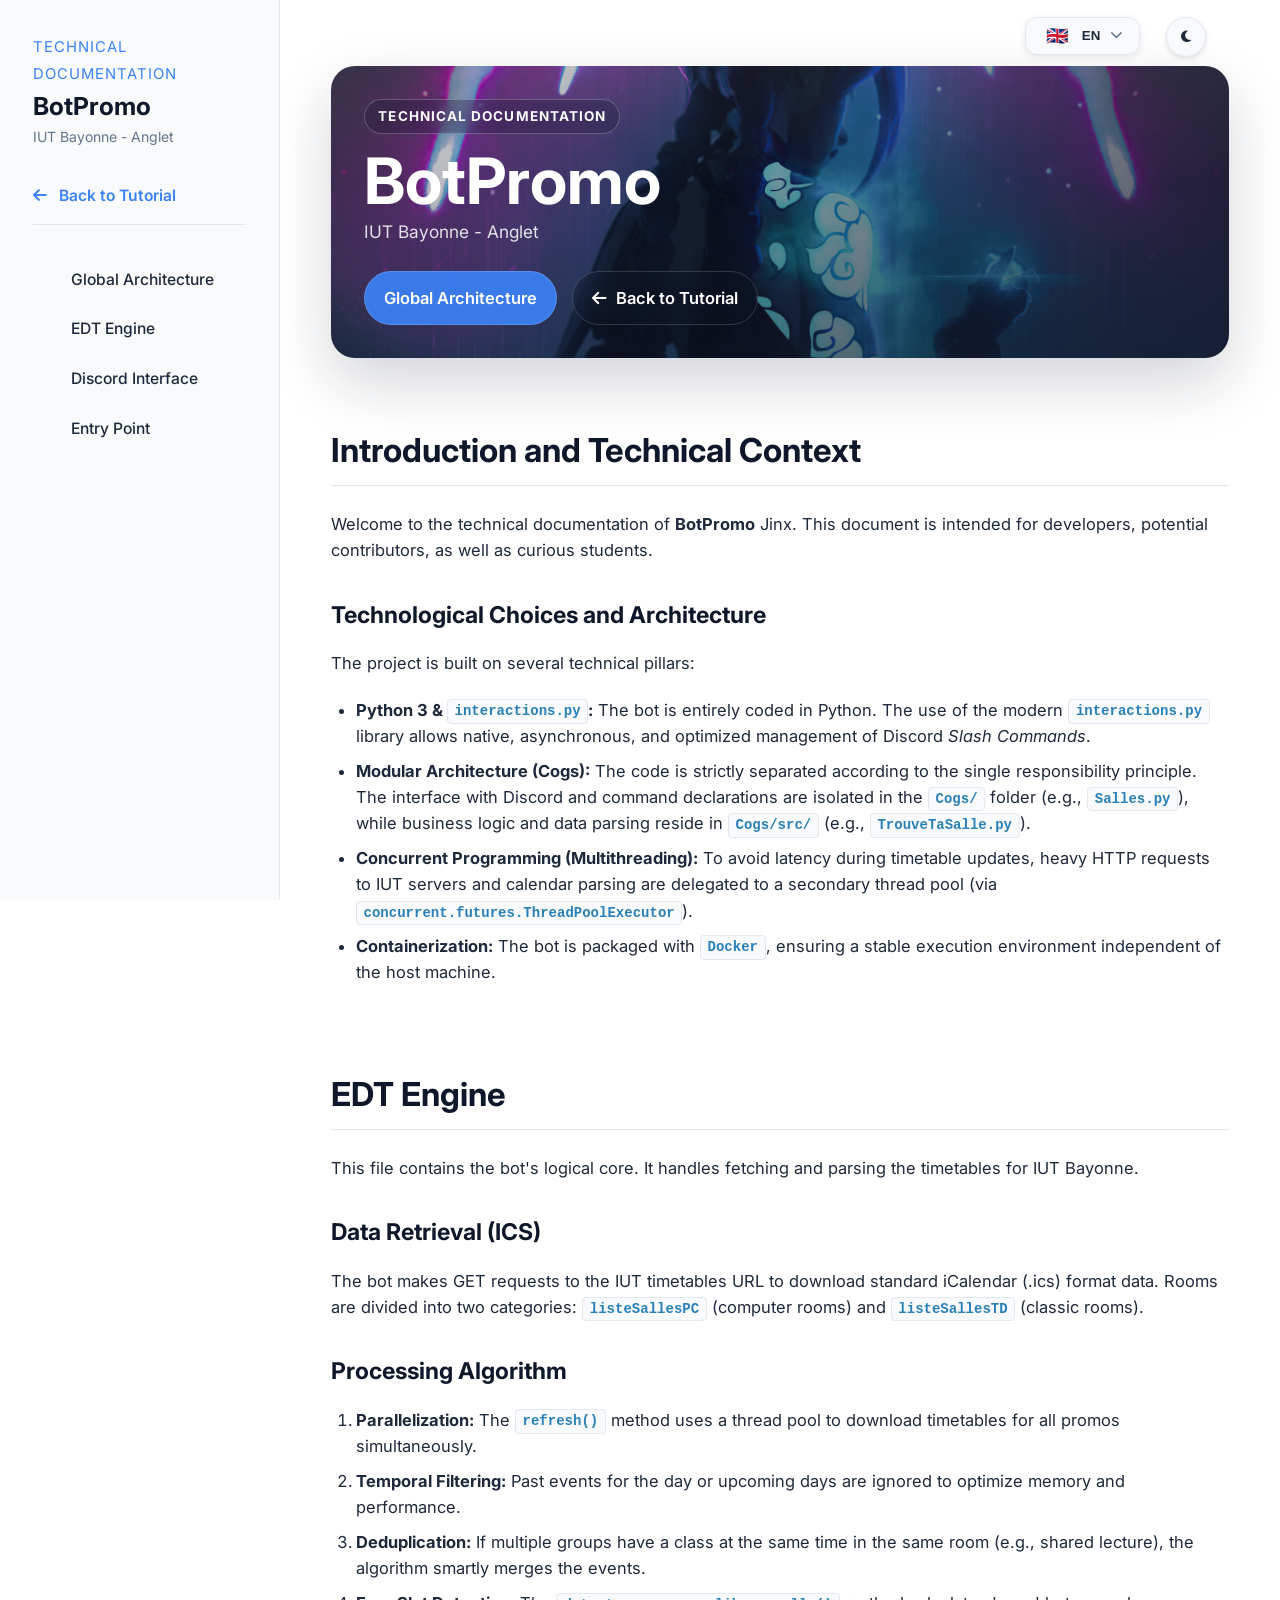
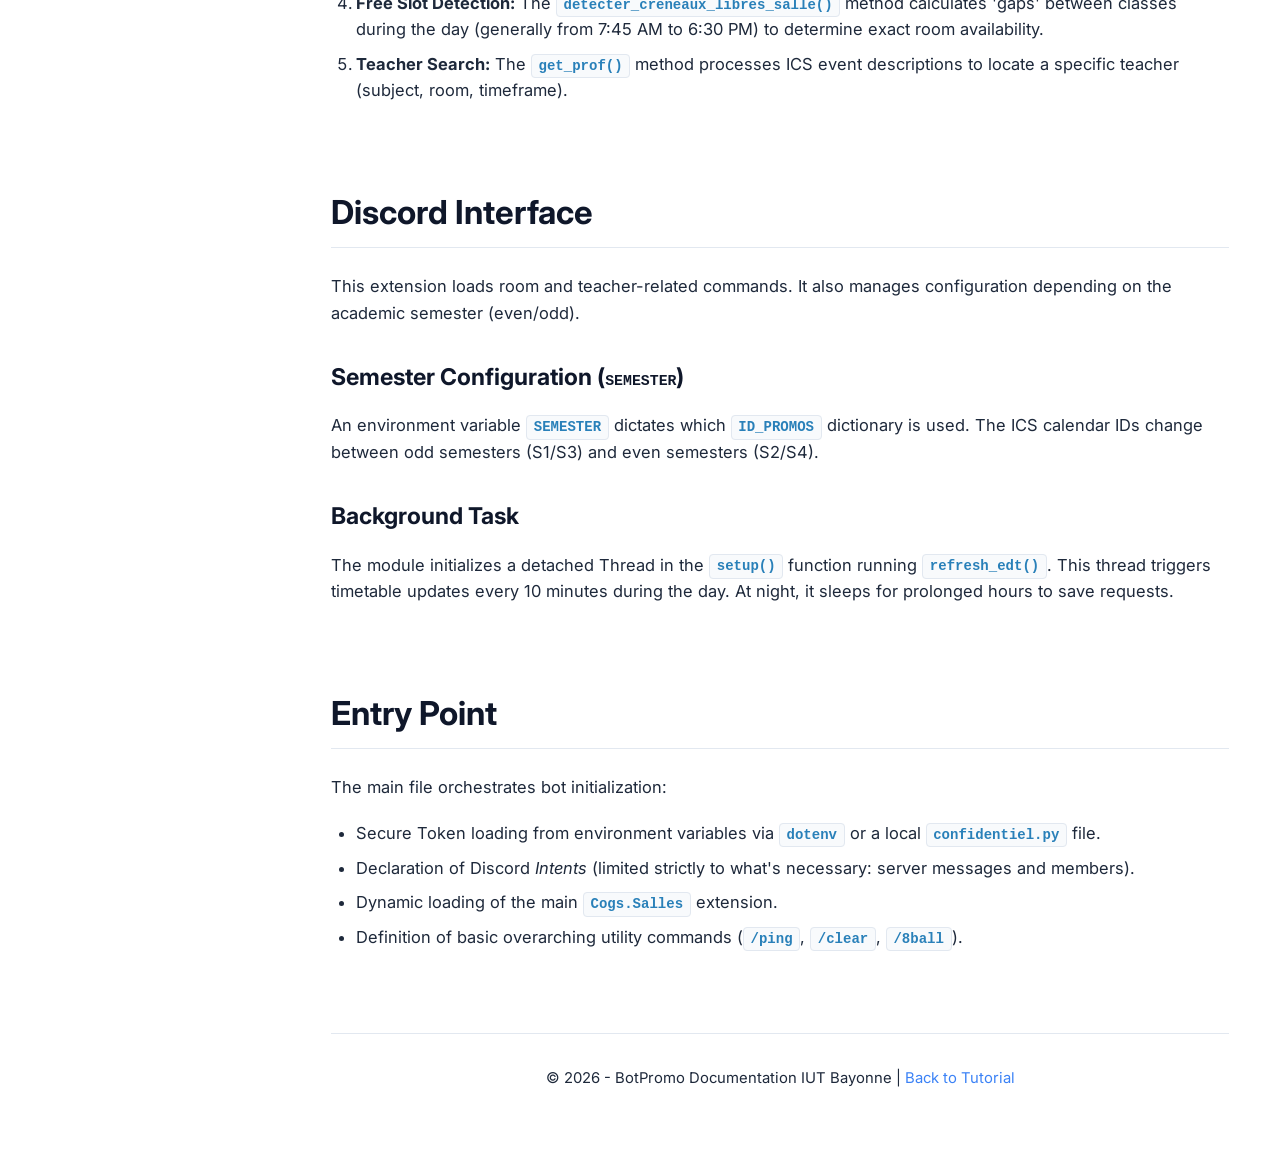
==== commit 550caa09: "Retrait problèmes mise en forme erreurs <code>" ====
--- a/docs/technique.html
+++ b/docs/technique.html
@@ -65,6 +65,21 @@
 
     <main class="main-content">
 
+        <header class="doc-hero">
+            <div class="doc-hero__content">
+                <span class="doc-hero__eyebrow" data-i18n="tech.sidebar.doc">Documentation Technique</span>
+                <h1 class="doc-hero__title">BotPromo</h1>
+                <p class="doc-hero__subtitle" data-i18n="sidebar.campus">IUT Bayonne - Anglet</p>
+                <div class="doc-hero__actions">
+                    <a href="#architecture" class="doc-hero__button" data-i18n="tech.nav.architecture">Architecture Globale</a>
+                    <a href="index.html" class="doc-hero__link">
+                        <i class="fas fa-arrow-left"></i>
+                        <span data-i18n="tech.nav.retour">Retour au Tutoriel</span>
+                    </a>
+                </div>
+            </div>
+        </header>
+
         <section id="architecture">
             <h2 data-i18n="tech.architecture.titre">Introduction et Contexte Technique</h2>
             
@@ -101,7 +116,7 @@
             <h2 data-i18n="tech.interface.titre">Interface Discord</h2>
             <p data-i18n="tech.interface.desc">Cette extension charge les commandes liées aux salles et aux professeurs. Elle gère également la configuration selon le semestre universitaire (pair/impair).</p>
             
-            <h3 data-i18n="tech.interface.configTitre">Configuration du Semestre (<code>SEMESTER</code>)</h3>
+            <h3 data-i18n-html="true" data-i18n="tech.interface.configTitre">Configuration du Semestre (<code>SEMESTER</code>)</h3>
             <p data-i18n-html="true" data-i18n="tech.interface.configDesc">Une variable d'environnement <code>SEMESTER</code> dicte le dictionnaire <code>ID_PROMOS</code> qui est utilisé. Les identifiants (ID) des calendriers ICS changent entre les semestres impairs (S1/S3) et les semestres pairs (S2/S4).</p>
 
             <h3 data-i18n="tech.interface.taskTitre">Tâche de fond (Background Task)</h3>
@@ -131,4 +146,4 @@
     <script src="i18n/eu.js"></script>
     <script src="script.js"></script>
 </body>
-</html>+</html>
--- a/docs/style.css
+++ b/docs/style.css
@@ -32,6 +32,7 @@
 }
 
 html {
+    font-size: 103.125%;
     scroll-behavior: smooth;
 }
 
@@ -123,8 +124,121 @@
 .main-content {
     flex: 1;
     margin-left: 280px;
-    padding: 4rem;
-    max-width: 1000px;
+    width: calc(100% - 280px);
+    max-width: none;
+    padding: 4rem clamp(2.5rem, 4vw, 4rem);
+}
+
+.main-content > * {
+    max-width: 1040px;
+    margin-left: auto;
+    margin-right: auto;
+}
+
+.doc-hero {
+    position: relative;
+    display: flex;
+    align-items: flex-end;
+    min-height: 260px;
+    margin-bottom: 4rem;
+    padding: 2rem;
+    border-radius: 24px;
+    overflow: hidden;
+    background:
+        linear-gradient(135deg, rgba(15, 23, 42, 0.18), rgba(15, 23, 42, 0.78)),
+        url("images/baniere.jpg") center center / cover no-repeat;
+    box-shadow: 0 24px 60px rgba(15, 23, 42, 0.18);
+}
+
+.doc-hero::after {
+    content: "";
+    position: absolute;
+    inset: 0;
+    background:
+        linear-gradient(180deg, rgba(255, 255, 255, 0.05), transparent 40%),
+        linear-gradient(0deg, rgba(15, 23, 42, 0.15), transparent 55%);
+    pointer-events: none;
+}
+
+.doc-hero__content {
+    position: relative;
+    z-index: 1;
+    max-width: 32rem;
+    color: #f8fafc;
+}
+
+.doc-hero__eyebrow {
+    display: inline-flex;
+    align-items: center;
+    margin-bottom: 1rem;
+    padding: 0.35rem 0.8rem;
+    border: 1px solid rgba(255, 255, 255, 0.24);
+    border-radius: 999px;
+    background: rgba(15, 23, 42, 0.25);
+    backdrop-filter: blur(10px);
+    font-size: 0.82rem;
+    font-weight: 700;
+    letter-spacing: 0.08em;
+    text-transform: uppercase;
+}
+
+.doc-hero__title {
+    margin-bottom: 0.4rem;
+    font-size: clamp(2.6rem, 5vw, 4.4rem);
+    line-height: 0.95;
+    color: #ffffff;
+    border: none;
+}
+
+.doc-hero__subtitle {
+    margin-bottom: 1.5rem;
+    color: rgba(248, 250, 252, 0.88);
+    font-size: 1.05rem;
+}
+
+.doc-hero__actions {
+    display: flex;
+    flex-wrap: wrap;
+    gap: 0.9rem;
+}
+
+.doc-hero__button,
+.doc-hero__link {
+    display: inline-flex;
+    align-items: center;
+    gap: 0.6rem;
+    min-height: 46px;
+    padding: 0.8rem 1.15rem;
+    border-radius: 999px;
+    border: 1px solid rgba(255, 255, 255, 0.16);
+    color: #ffffff;
+    font-weight: 600;
+    text-decoration: none;
+    transition: transform 0.2s ease, background-color 0.2s ease, border-color 0.2s ease;
+}
+
+.doc-hero__button {
+    background: rgba(59, 130, 246, 0.92);
+}
+
+.doc-hero__link {
+    background: rgba(15, 23, 42, 0.28);
+    backdrop-filter: blur(10px);
+}
+
+.doc-hero__button:hover,
+.doc-hero__link:hover {
+    transform: translateY(-1px);
+    text-decoration: none;
+}
+
+.doc-hero__button:hover {
+    background: rgba(37, 99, 235, 0.95);
+}
+
+.doc-hero__link:hover {
+    border-color: rgba(255, 255, 255, 0.3);
+    background: rgba(15, 23, 42, 0.42);
 }
 
 section {
@@ -274,35 +388,118 @@
 }
 
 .screenshot-figure {
+    position: relative;
     margin: 2rem 0;
-    border: 1px solid var(--border-color);
-    border-radius: 10px;
-    overflow: hidden;
-    box-shadow: 0 10px 15px -3px rgba(0, 0, 0, 0.1),
-                0 4px 6px -2px rgba(0, 0, 0, 0.05);
-    background: var(--sidebar-bg);
+    border: none;
+    border-radius: 28px;
+    overflow: visible;
+    box-shadow: none;
+    background: transparent;
+    max-width: 680px;
+}
+
+.screenshot-figure::before,
+.intro-figure::before {
+    content: "";
+    position: absolute;
+    inset: 1.25rem 1.75rem -0.75rem;
+    border-radius: 24px;
+    background: linear-gradient(180deg, rgba(59, 130, 246, 0.12), rgba(15, 23, 42, 0.04));
+    filter: blur(18px);
+    opacity: 0.9;
+    z-index: 0;
+    pointer-events: none;
 }
 
 .screenshot-figure img {
+    position: relative;
+    z-index: 1;
     width: 100%;
     height: auto;
     display: block;
-    min-height: 200px;
-    background-color: #ddd;
-    object-fit: cover;
+    max-width: 600px;
+    margin: 0 auto;
+    padding: 0.45rem;
+    border: 1px solid rgba(148, 163, 184, 0.22);
+    border-radius: 22px;
+    background:
+        linear-gradient(180deg, rgba(255, 255, 255, 0.94), rgba(248, 250, 252, 0.98));
+    box-shadow:
+        0 20px 40px rgba(15, 23, 42, 0.12),
+        0 2px 10px rgba(15, 23, 42, 0.06);
+    object-fit: contain;
 }
 
 [data-theme="dark"] .screenshot-figure img {
-    background-color: #334155;
+    border-color: rgba(148, 163, 184, 0.18);
+    background:
+        linear-gradient(180deg, rgba(30, 41, 59, 0.94), rgba(15, 23, 42, 0.98));
+    box-shadow:
+        0 22px 44px rgba(2, 6, 23, 0.38),
+        0 2px 12px rgba(2, 6, 23, 0.24);
 }
 
 .screenshot-figure figcaption {
-    padding: 1rem;
-    font-size: 0.9rem;
+    position: relative;
+    z-index: 1;
+    max-width: 480px;
+    margin: 0.9rem auto 0;
+    padding: 0;
+    font-size: 0.94rem;
     color: var(--text-light);
     text-align: center;
-    border-top: 1px solid var(--border-color);
     font-style: italic;
+    line-height: 1.5;
+}
+
+.intro-figure {
+    position: relative;
+    margin: 2rem 0;
+    border: none;
+    border-radius: 28px;
+    overflow: visible;
+    background: transparent;
+    box-shadow: none;
+    max-width: 520px;
+}
+
+.intro-figure img {
+    position: relative;
+    z-index: 1;
+    display: block;
+    width: 100%;
+    max-width: 420px;
+    margin: 0 auto;
+    height: auto;
+    padding: 0.45rem;
+    border: 1px solid rgba(148, 163, 184, 0.22);
+    border-radius: 24px;
+    background:
+        linear-gradient(180deg, rgba(255, 255, 255, 0.95), rgba(248, 250, 252, 0.98));
+    box-shadow:
+        0 20px 36px rgba(15, 23, 42, 0.12),
+        0 2px 10px rgba(15, 23, 42, 0.06);
+}
+
+[data-theme="dark"] .intro-figure img {
+    border-color: rgba(148, 163, 184, 0.18);
+    background:
+        linear-gradient(180deg, rgba(30, 41, 59, 0.94), rgba(15, 23, 42, 0.98));
+    box-shadow:
+        0 22px 42px rgba(2, 6, 23, 0.4),
+        0 2px 12px rgba(2, 6, 23, 0.22);
+}
+
+.intro-figure figcaption {
+    position: relative;
+    z-index: 1;
+    max-width: 320px;
+    margin: 0.85rem auto 0;
+    padding: 0;
+    text-align: center;
+    color: var(--text-light);
+    font-size: 0.95rem;
+    line-height: 1.5;
 }
 
 .util-card {
@@ -486,8 +683,20 @@
     }
     .main-content {
         margin-left: 0;
+        width: 100%;
         padding: 2rem;
         padding-top: 6rem;
+    }
+    .main-content > * {
+        max-width: 100%;
+    }
+    .doc-hero {
+        min-height: 220px;
+        padding: 1.75rem 1.5rem;
+        margin-bottom: 3rem;
+    }
+    .doc-hero__title {
+        font-size: clamp(2.2rem, 10vw, 3.4rem);
     }
     .menu-toggle {
         display: block;
@@ -500,3 +709,31 @@
         right: 7.8rem;
     }
 }
+
+@media (max-width: 600px) {
+    .doc-hero {
+        min-height: 240px;
+        border-radius: 20px;
+        align-items: flex-end;
+    }
+    .doc-hero__subtitle {
+        font-size: 0.95rem;
+    }
+    .doc-hero__actions {
+        flex-direction: column;
+        align-items: stretch;
+    }
+    .doc-hero__button,
+    .doc-hero__link {
+        justify-content: center;
+        width: 100%;
+    }
+    .screenshot-figure,
+    .intro-figure {
+        max-width: 100%;
+    }
+    .screenshot-figure img,
+    .intro-figure img {
+        max-width: 100%;
+    }
+}
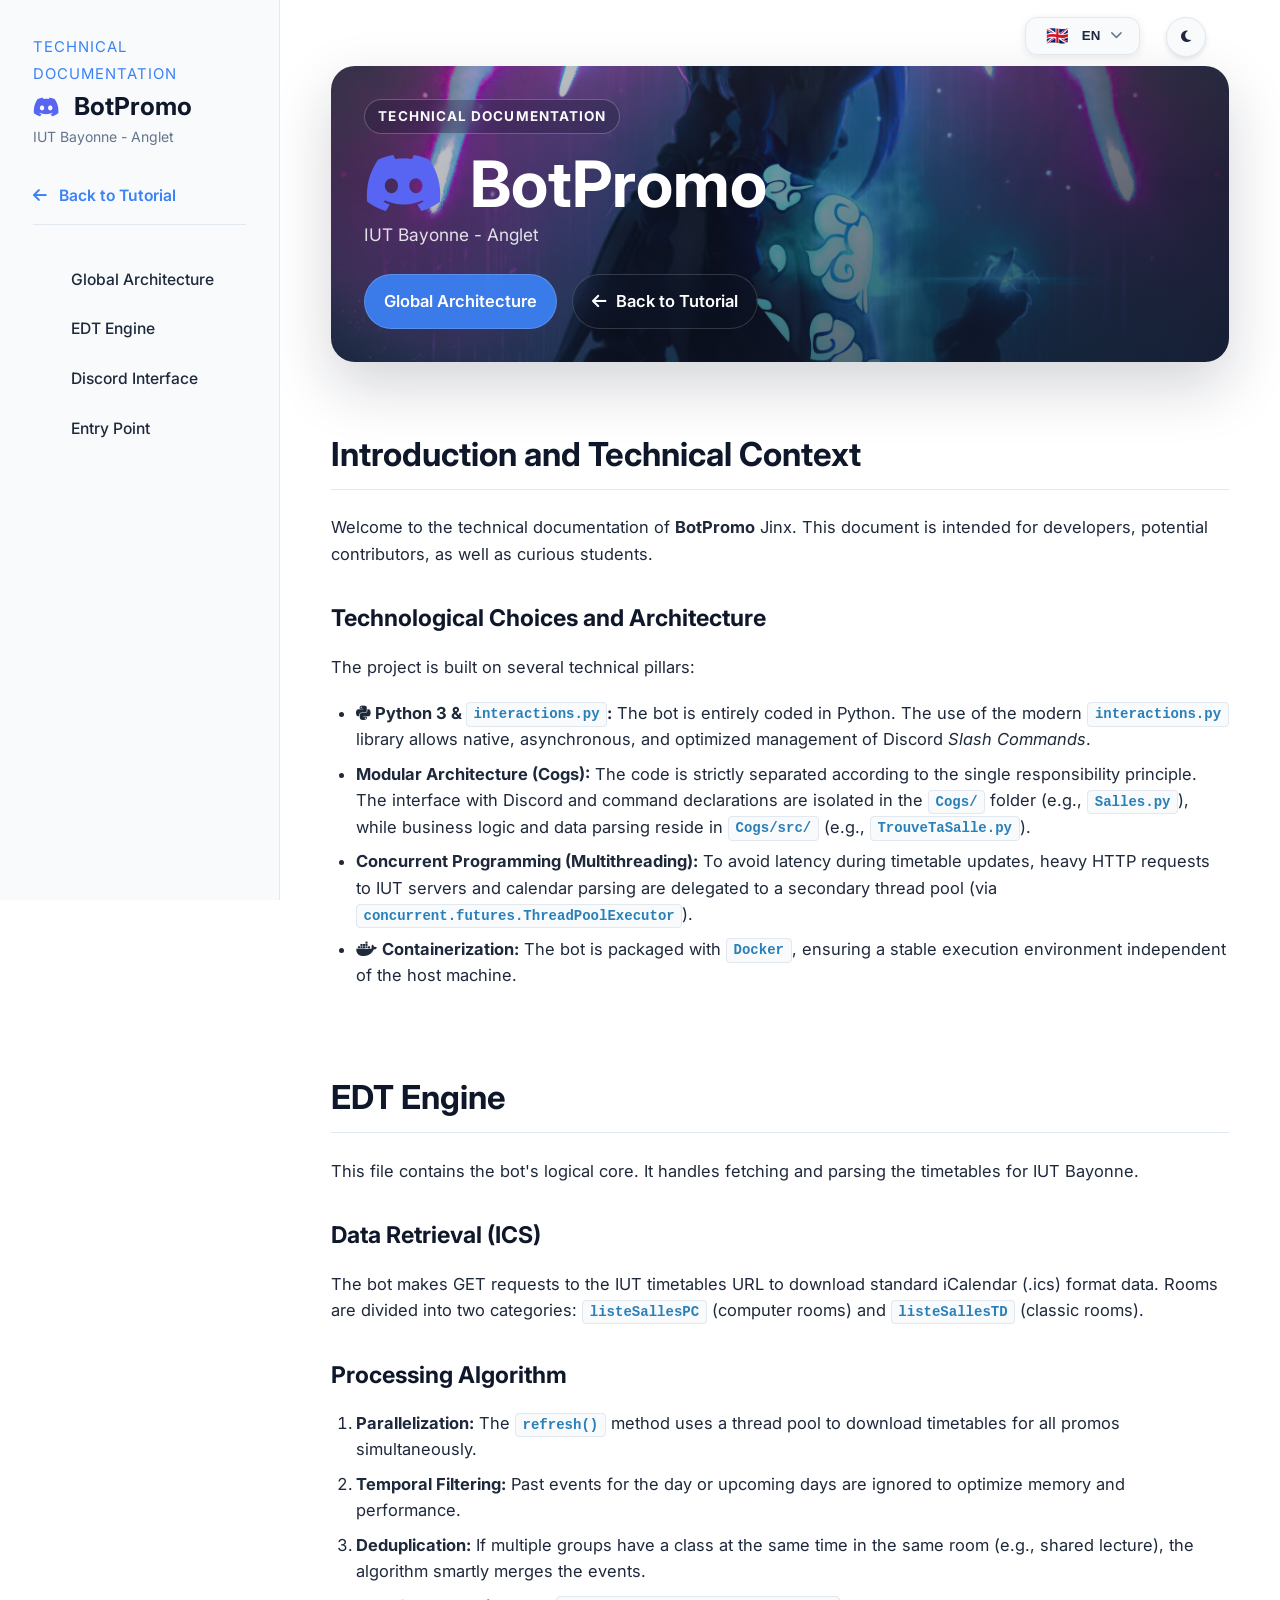
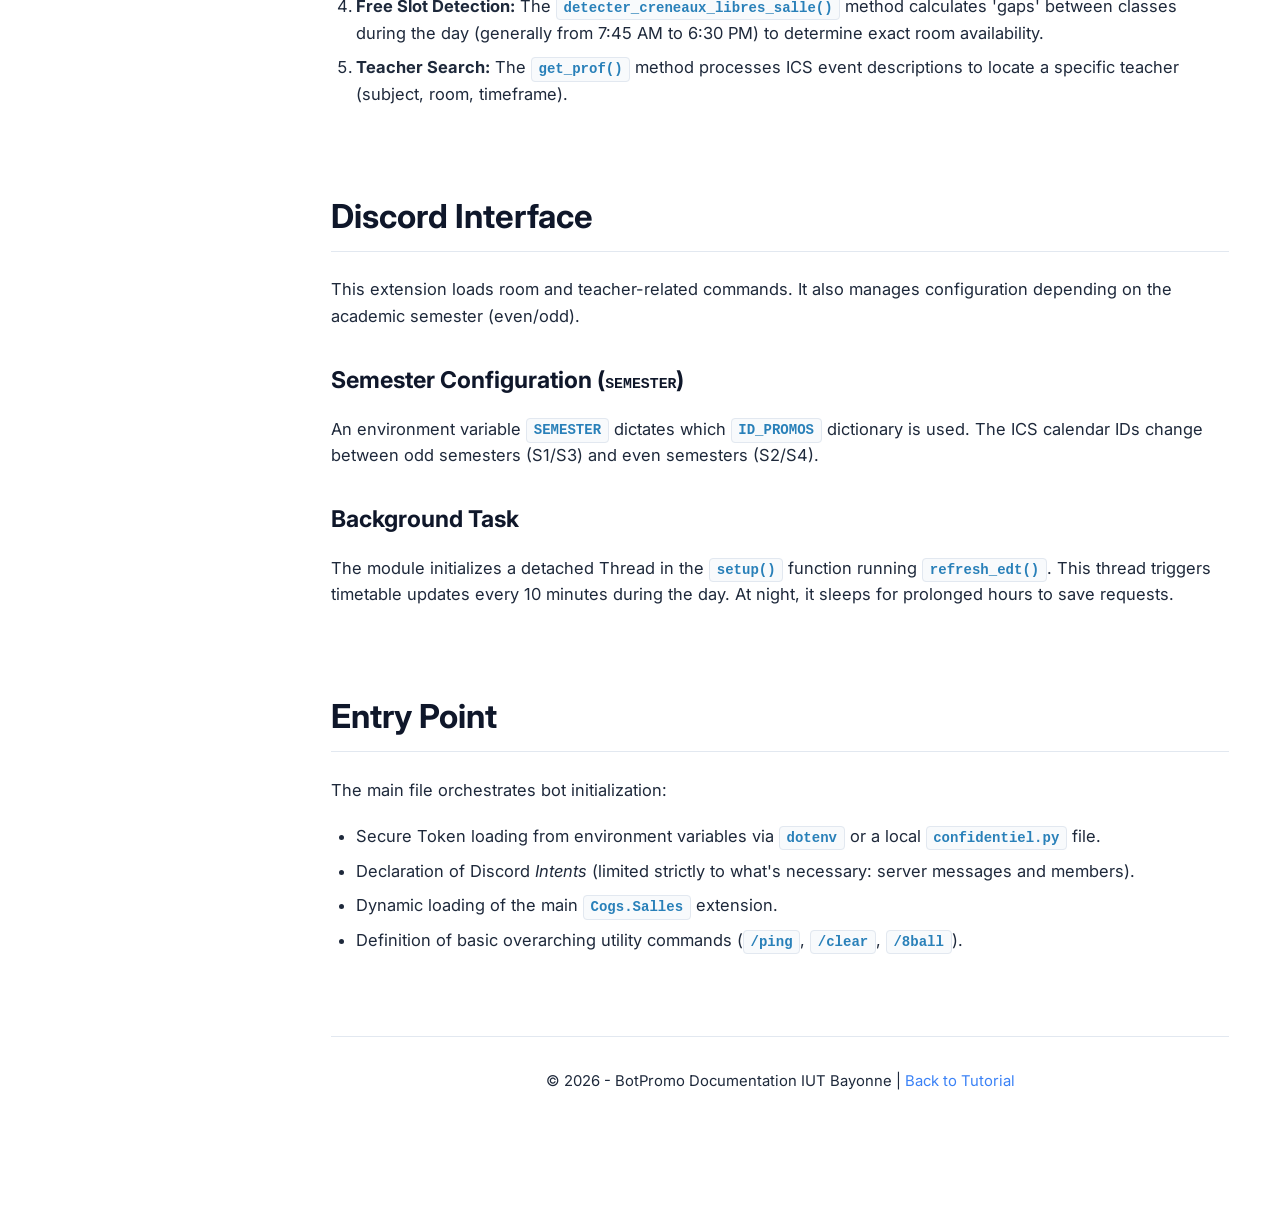
==== commit 53dca64f: "icon discord" ====
--- a/docs/technique.html
+++ b/docs/technique.html
@@ -45,7 +45,7 @@
     <nav class="sidebar" id="sidebar">
         <div class="sidebar-header">
             <span data-i18n="tech.sidebar.doc">Documentation Technique</span>
-            <h1>BotPromo</h1>
+            <h1><i class="fab fa-discord"></i> BotPromo</h1>
             <p data-i18n="sidebar.campus" style="font-size: 0.85rem; color: var(--text-light);">IUT Bayonne - Anglet</p>
         </div>
         
@@ -68,7 +68,7 @@
         <header class="doc-hero">
             <div class="doc-hero__content">
                 <span class="doc-hero__eyebrow" data-i18n="tech.sidebar.doc">Documentation Technique</span>
-                <h1 class="doc-hero__title">BotPromo</h1>
+                <h1 class="doc-hero__title"><i class="fab fa-discord"></i> BotPromo</h1>
                 <p class="doc-hero__subtitle" data-i18n="sidebar.campus">IUT Bayonne - Anglet</p>
                 <div class="doc-hero__actions">
                     <a href="#architecture" class="doc-hero__button" data-i18n="tech.nav.architecture">Architecture Globale</a>
--- a/docs/style.css
+++ b/docs/style.css
@@ -44,6 +44,17 @@
     display: flex;
     min-height: 100vh;
     transition: background-color 0.3s, color 0.3s;
+}
+
+h1 i.fa-discord, h2 i.fa-discord {
+    margin-right: 12px;
+    color: #5865F2; /* Discord Blurple */
+}
+
+/* Sidebar icon specific */
+.sidebar-header h1 i.fa-discord {
+    font-size: 1.3rem;
+    margin-right: 8px;
 }
 
 /* --- Sidebar Navigation --- */
@@ -387,47 +398,16 @@
     display: inline-block;
 }
 
-.screenshot-figure {
-    position: relative;
-    margin: 2rem 0;
-    border: none;
-    border-radius: 28px;
-    overflow: visible;
-    box-shadow: none;
-    background: transparent;
-    max-width: 680px;
-}
-
-.screenshot-figure::before,
-.intro-figure::before {
-    content: "";
-    position: absolute;
-    inset: 1.25rem 1.75rem -0.75rem;
-    border-radius: 24px;
-    background: linear-gradient(180deg, rgba(59, 130, 246, 0.12), rgba(15, 23, 42, 0.04));
-    filter: blur(18px);
-    opacity: 0.9;
-    z-index: 0;
-    pointer-events: none;
-}
-
 .screenshot-figure img {
     position: relative;
     z-index: 1;
     width: 100%;
     height: auto;
     display: block;
-    max-width: 600px;
-    margin: 0 auto;
-    padding: 0.45rem;
-    border: 1px solid rgba(148, 163, 184, 0.22);
-    border-radius: 22px;
-    background:
-        linear-gradient(180deg, rgba(255, 255, 255, 0.94), rgba(248, 250, 252, 0.98));
-    box-shadow:
-        0 20px 40px rgba(15, 23, 42, 0.12),
-        0 2px 10px rgba(15, 23, 42, 0.06);
-    object-fit: contain;
+    min-height: 200px;
+    max-height: 600px; 
+    background-color: #ddd;
+    object-fit: cover;
 }
 
 [data-theme="dark"] .screenshot-figure img {
